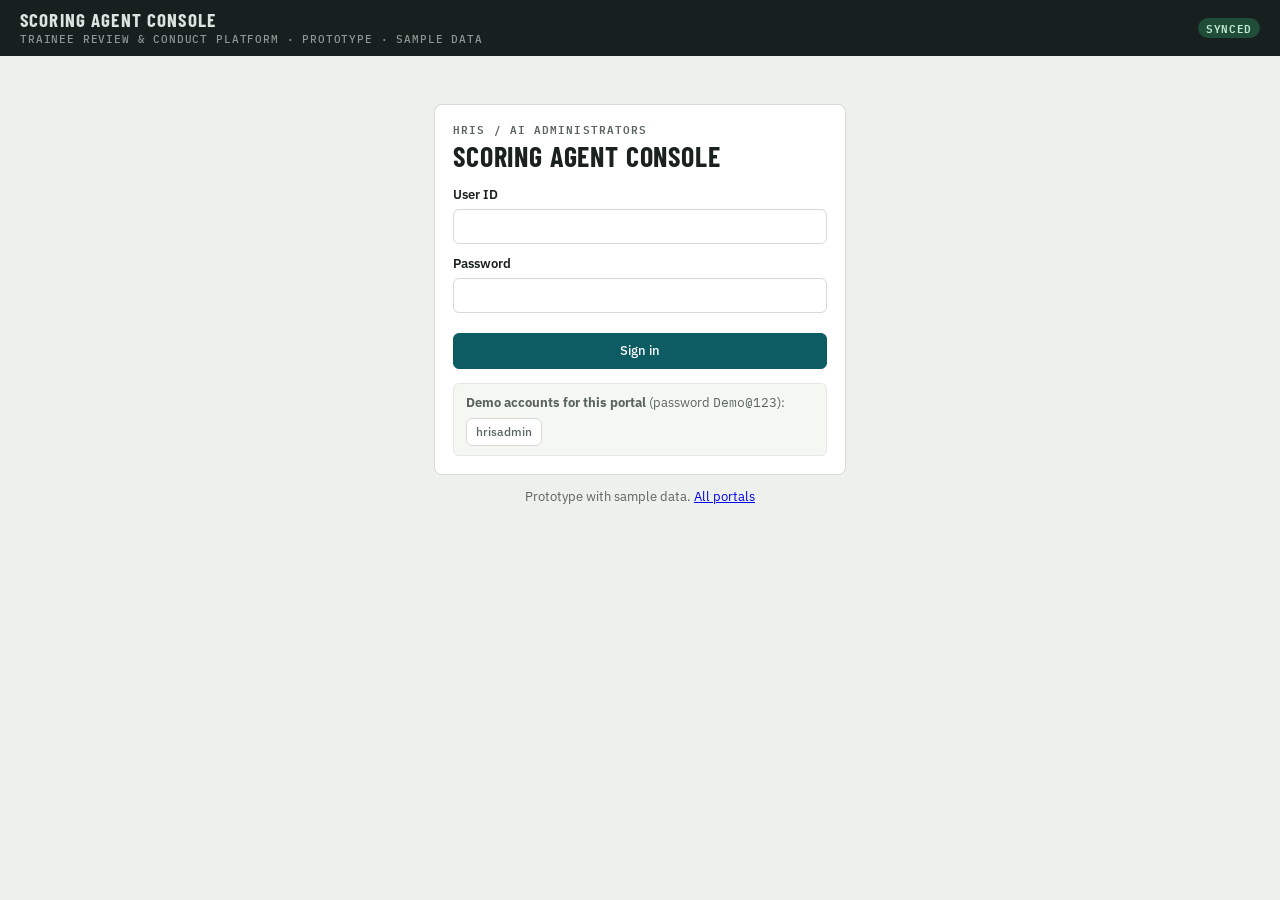
==== agent.html @ 5ae1bbcb "Trainee review & conduct platform prototype: stakeholder portals Co-Authored-By: Claude Opus 5.5 <no" ====
<!doctype html>
<html lang="en"><head><meta charset="utf-8"><meta name="viewport" content="width=device-width,initial-scale=1,viewport-fit=cover">
<title>Scoring Agent Console</title>
<link rel="preconnect" href="https://fonts.googleapis.com"><link rel="preconnect" href="https://fonts.gstatic.com" crossorigin>
<link rel="stylesheet" href="https://fonts.googleapis.com/css2?family=Barlow+Condensed:wght@500;600;700&family=IBM+Plex+Mono:wght@400;500&family=IBM+Plex+Sans:wght@400;500;600&display=swap">
<link rel="stylesheet" href="assets/core.css"></head>
<body data-portal="agent"><header class="top" id="top"></header><div id="app"></div><div id="drawer-root"></div><div id="toast-root"></div>
<script src="assets/core.js"></script><script src="assets/portal.js"></script></body></html>
---- assets/core.css ----
*,*::before,*::after{box-sizing:border-box}
body{margin:0}
img{max-width:100%}
[hidden]{display:none!important}
a.btn{text-decoration:none;color:inherit}
a.btn.pri{color:var(--accent-ink)}

/* Layout: one top bar switching between four "systems" (Flow map, Capture points, SF/EC stand-in, Agent).
   Each system has its own sub-navigation so it reads as a separate tool. Plant-signage type, steel neutrals, deep-teal accent.
   The SF/EC stand-in uses a cooler blue-grey chrome so it is visibly a different system. */
:root{
  --bg:#EDF0EC; --surface:#FFFFFF; --surface-2:#F5F7F3; --ink:#1A211F; --muted:#5A6560; --line:#D5DBD5; --line-2:#E4E8E3;
  --accent:#0D5C64; --accent-ink:#FFFFFF; --accent-soft:#DCEAE8;
  --good:#2C7A4B; --good-soft:#DDEFE3; --warn:#A86200; --warn-soft:#FAEACC; --bad:#B0281F; --bad-soft:#F6DDD9; --info:#2D5A86; --info-soft:#DDE7F2;
  --top:#17201E; --top-ink:#DCE4E0; --top-muted:#8B9893; --top-active:#2A3734;
  --sf:#22364A; --sf-ink:#E3EBF3; --sf-muted:#9DB0C2; --sf-active:#2F4860; --sf-bg:#EEF2F6;
  --f-display:'Barlow Condensed','Arial Narrow',Arial,sans-serif;
  --f-body:'IBM Plex Sans',system-ui,-apple-system,'Segoe UI',sans-serif;
  --f-mono:'IBM Plex Mono',ui-monospace,Menlo,Consolas,monospace;
  --r:8px;
}
@media (prefers-color-scheme: dark){:root:not([data-theme="light"]){
  --bg:#111614; --surface:#19201E; --surface-2:#1F2724; --ink:#E4EAE6; --muted:#98A49E; --line:#2D3733; --line-2:#252E2B;
  --accent:#55B5BA; --accent-ink:#06201F; --accent-soft:#163A3B;
  --good:#6BC48E; --good-soft:#183424; --warn:#E3A94B; --warn-soft:#3A2B11; --bad:#F08A7F; --bad-soft:#3E1C18; --info:#8DB5DE; --info-soft:#1A2B3C;
  --top:#0C110F; --top-ink:#DCE4E0; --top-muted:#7F8C87; --top-active:#22302C;
  --sf:#13202C; --sf-ink:#DCE6EF; --sf-muted:#8DA1B4; --sf-active:#203448; --sf-bg:#121A21; color-scheme:dark}}
:root[data-theme="dark"]{
  --bg:#111614; --surface:#19201E; --surface-2:#1F2724; --ink:#E4EAE6; --muted:#98A49E; --line:#2D3733; --line-2:#252E2B;
  --accent:#55B5BA; --accent-ink:#06201F; --accent-soft:#163A3B;
  --good:#6BC48E; --good-soft:#183424; --warn:#E3A94B; --warn-soft:#3A2B11; --bad:#F08A7F; --bad-soft:#3E1C18; --info:#8DB5DE; --info-soft:#1A2B3C;
  --top:#0C110F; --top-ink:#DCE4E0; --top-muted:#7F8C87; --top-active:#22302C;
  --sf:#13202C; --sf-ink:#DCE6EF; --sf-muted:#8DA1B4; --sf-active:#203448; --sf-bg:#121A21; color-scheme:dark}
html,body{height:100%}
body{background:var(--bg);color:var(--ink);font:14px/1.5 var(--f-body)}
*{box-sizing:border-box}
button,input,select,textarea{font:inherit;color:inherit}
:focus-visible{outline:2px solid var(--accent);outline-offset:2px}
/* top bar */
.top{background:var(--top);color:var(--top-ink);display:flex;align-items:center;gap:18px;padding-block:10px;padding-inline:20px;flex-wrap:wrap;position:sticky;top:env(safe-area-inset-top,0px);z-index:10}
.top .brand{font:700 19px/1 var(--f-display);letter-spacing:.06em;text-transform:uppercase}
.top .brand small{display:block;font:500 10.5px/1.2 var(--f-mono);letter-spacing:.08em;color:var(--top-muted);margin-top:4px}
.systabs{display:flex;gap:4px;flex-wrap:wrap}
.systabs button{all:unset;cursor:pointer;padding:8px 12px;border-radius:6px;font-size:13.5px;color:var(--top-ink);display:flex;gap:8px;align-items:center}
.systabs button:hover{background:var(--top-active)}
.systabs button[aria-current="page"]{background:var(--top-active);box-shadow:inset 0 -3px 0 var(--accent)}
.systabs button:focus-visible{outline:2px solid var(--accent)}
.systabs .k{font:600 10px/1 var(--f-mono);letter-spacing:.06em;color:var(--top-muted);border:1px solid #3b4945;border-radius:4px;padding:3px 5px}
.top .spacer{flex:1}
.top .clock{font:500 12px/1 var(--f-mono);color:var(--top-muted)}
.top .linkbtn{all:unset;cursor:pointer;font-size:12px;color:var(--top-muted);text-decoration:underline}
.simsel{background:var(--top-active);border:1px solid #3b4945;border-radius:6px;padding:6px 8px;color:var(--top-ink)}
.lastmove{font:500 11.5px/1.35 var(--f-mono);color:var(--top-muted);max-width:46ch;overflow:hidden;text-overflow:ellipsis;white-space:nowrap}
.lastmove b{color:var(--top-ink);font-weight:500}
.sync{font:600 10.5px/1 var(--f-mono);letter-spacing:.06em;padding:5px 8px;border-radius:999px;white-space:nowrap}
.sync.db{background:#1f4d37;color:#bfecd2} .sync.local{background:#4d3a12;color:#f3d79b} .sync.wait{background:#2f3c38;color:#c9d3cf}
.launch{display:grid;grid-template-columns:repeat(3,minmax(0,1fr));gap:12px}
.lcard{border:1px solid var(--line);border-radius:8px;padding:14px;background:var(--surface);display:flex;flex-direction:column;gap:8px}
.lcard .tg{font:600 10.5px/1 var(--f-mono);letter-spacing:.08em;color:var(--muted)}
.lcard b{font:700 18px/1.1 var(--f-display);letter-spacing:.03em;text-transform:uppercase}
.lcard .lnk{font:11.5px/1.3 var(--f-mono);color:var(--muted);word-break:break-all;background:var(--surface-2);border:1px solid var(--line-2);border-radius:5px;padding:5px 7px}
@media (max-width:1000px){.launch{grid-template-columns:repeat(2,minmax(0,1fr))}.lastmove{display:none}}
@media (max-width:620px){.launch{grid-template-columns:minmax(0,1fr)}}
.cnt{font:500 11px/1 var(--f-mono);background:#8f2a22;color:#fff;padding:3px 6px;border-radius:10px}
/* page shells */
.wrap{padding-block:22px 60px;padding-inline:24px;min-width:0}
.subnav{display:flex;gap:4px;border-bottom:1px solid var(--line);margin-bottom:18px;flex-wrap:wrap}
.subnav button{all:unset;cursor:pointer;padding:9px 12px;font-size:13.5px;color:var(--muted);border-bottom:2px solid transparent;margin-bottom:-1px;display:flex;gap:6px;align-items:center}
.subnav button[aria-current="page"]{color:var(--ink);border-bottom-color:var(--accent);font-weight:600}
.subnav button:focus-visible{outline:2px solid var(--accent)}
.head{display:flex;align-items:flex-end;justify-content:space-between;gap:16px;flex-wrap:wrap;margin-bottom:16px}
.head h1{margin:0;font:700 28px/1.05 var(--f-display);letter-spacing:.03em;text-transform:uppercase;text-wrap:balance}
.head p{margin:6px 0 0;color:var(--muted);max-width:80ch}
.eyebrow{font:600 11px/1 var(--f-mono);letter-spacing:.1em;text-transform:uppercase;color:var(--muted);margin-bottom:8px}
/* SF chrome */
.sf{display:grid;grid-template-columns:220px minmax(0,1fr);min-height:calc(100vh - 56px);background:var(--sf-bg)}
.sfnav{background:var(--sf);color:var(--sf-ink);padding-block:16px;padding-inline:12px;display:flex;flex-direction:column;gap:14px}
.sfnav .tag{font:600 10.5px/1.3 var(--f-mono);letter-spacing:.08em;text-transform:uppercase;color:var(--sf-muted);padding-inline:8px}
.sfnav .tag b{display:block;color:var(--sf-ink);font:700 17px/1.1 var(--f-display);letter-spacing:.05em;margin-bottom:4px}
.sfnav nav{display:flex;flex-direction:column;gap:2px}
.sfnav nav button{all:unset;cursor:pointer;padding:8px 10px;border-radius:6px;font-size:13.5px;display:flex;justify-content:space-between;gap:8px;align-items:center}
.sfnav nav button:hover{background:var(--sf-active)}
.sfnav nav button[aria-current="page"]{background:var(--sf-active);box-shadow:inset 3px 0 0 var(--accent)}
.sfnav nav button:focus-visible{outline:2px solid var(--accent)}
.sfnav label{font-size:11px;color:var(--sf-muted);letter-spacing:.06em;text-transform:uppercase;padding-inline:8px}
.sfnav select{margin-inline:8px;background:var(--sf-active);border:1px solid #415a72;border-radius:6px;padding:7px 8px;color:var(--sf-ink)}
.sfbody{padding-block:22px 60px;padding-inline:24px;min-width:0}
.sfbody .card{border-color:#D3DCE5}
/* generic */
.row{display:flex;gap:10px;flex-wrap:wrap;align-items:center}
.grid{display:grid;gap:16px}
.g2{grid-template-columns:minmax(0,1.55fr) minmax(0,1fr)}
.g2e{grid-template-columns:repeat(2,minmax(0,1fr))}
.g3{grid-template-columns:repeat(3,minmax(0,1fr))}
.card{background:var(--surface);border:1px solid var(--line);border-radius:var(--r);padding:18px;min-width:0}
.card h2{margin:0 0 12px;font:600 17px/1.2 var(--f-display);letter-spacing:.06em;text-transform:uppercase}
.card h3{margin:16px 0 8px;font-size:13px;font-weight:600}
.sub{color:var(--muted);font-size:12.5px}
.btn{display:inline-flex;align-items:center;gap:6px;border:1px solid var(--line);background:var(--surface);border-radius:6px;padding:7px 12px;cursor:pointer;font-weight:500;font-size:13px;white-space:nowrap}
.btn:hover{border-color:var(--accent)}
.btn.pri{background:var(--accent);border-color:var(--accent);color:var(--accent-ink)}
.btn.danger{color:var(--bad);border-color:var(--bad)}
.btn.sm{padding:4px 9px;font-size:12px}
.btn[disabled]{opacity:.45;cursor:not-allowed}
.chip{display:inline-flex;align-items:center;gap:5px;font-size:11.5px;font-weight:600;padding:3px 8px;border-radius:999px;background:var(--surface-2);color:var(--muted);border:1px solid var(--line-2);letter-spacing:.01em}
.chip.good{background:var(--good-soft);color:var(--good);border-color:transparent}
.chip.warn{background:var(--warn-soft);color:var(--warn);border-color:transparent}
.chip.bad{background:var(--bad-soft);color:var(--bad);border-color:transparent}
.chip.info{background:var(--info-soft);color:var(--info);border-color:transparent}
.chip.acc{background:var(--accent-soft);color:var(--accent);border-color:transparent}
.band{font:700 13px/1 var(--f-display);width:24px;height:24px;display:inline-grid;place-items:center;border-radius:5px}
.band.A{background:var(--good-soft);color:var(--good)} .band.B{background:var(--warn-soft);color:var(--warn)} .band.C{background:var(--bad-soft);color:var(--bad)} .band.X{background:var(--surface-2);color:var(--muted)}
.mono{font-family:var(--f-mono);font-size:12.5px}
.num{font-variant-numeric:tabular-nums}
.tw{overflow-x:auto;border:1px solid var(--line);border-radius:var(--r);background:var(--surface)}
table.t{width:100%;border-collapse:collapse;font-size:13px}
.t th{text-align:left;font-weight:600;font-size:11.5px;letter-spacing:.06em;text-transform:uppercase;color:var(--muted);padding:9px 11px;border-bottom:1px solid var(--line);background:var(--surface-2);white-space:nowrap}
.t td{padding:9px 11px;border-bottom:1px solid var(--line-2);vertical-align:top}
.t tr:last-child td{border-bottom:0}
.t tr.click{cursor:pointer}
.t tr.click:hover td{background:var(--surface-2)}
.t td.r,.t th.r{text-align:right}
.t td.mono{white-space:nowrap}
.t .chip{white-space:normal}
.name{font-weight:600}
.empty{padding:18px;text-align:center;color:var(--muted)}
.note{font-size:12.5px;color:var(--muted);background:var(--surface-2);border:1px solid var(--line-2);border-radius:6px;padding:9px 12px}
.err{color:var(--bad);font-size:12.5px}
.ok{color:var(--good);font-size:12.5px}
.kv{display:grid;grid-template-columns:auto minmax(0,1fr);gap:6px 14px;font-size:13px}
.kv dt{color:var(--muted)} .kv dd{margin:0;min-width:0}
.big{font:600 40px/1 var(--f-display);font-variant-numeric:tabular-nums}
.bar{height:8px;background:var(--line-2);border-radius:4px;overflow:hidden;display:flex}
.bar i{display:block;height:100%;background:var(--accent)}
.bucket{display:grid;grid-template-columns:140px 40px minmax(0,1fr) 46px;gap:10px;align-items:center;font-size:12.5px;margin-bottom:7px}
.flag{display:flex;gap:8px;font-size:12.5px;padding:7px 10px;border-radius:6px;background:var(--warn-soft);margin-bottom:6px}
.flag.bad{background:var(--bad-soft)} .flag.info{background:var(--info-soft)}
.flag b{white-space:nowrap}
mark{border-radius:3px;padding:0 2px;color:inherit}
mark.p{background:var(--good-soft)} mark.n{background:var(--warn-soft)} mark.r{background:var(--bad-soft)}
.quote{background:var(--surface-2);border:1px solid var(--line-2);border-radius:6px;padding:9px 12px;font-size:13px;margin-top:6px}
.strip{display:flex;gap:2px;flex-wrap:wrap}
.strip i{width:9px;height:16px;border-radius:2px;display:block}
.d-P{background:var(--good)} .d-L{background:var(--warn)} .d-A{background:var(--bad)} .d-W{background:var(--line)} .d-Q{background:repeating-linear-gradient(45deg,var(--line),var(--line) 2px,transparent 2px,transparent 4px);outline:1px dashed var(--muted)}
.legend{display:flex;gap:12px;font-size:11.5px;color:var(--muted);margin-top:6px;flex-wrap:wrap}
.sw{display:inline-block;width:10px;height:10px;border-radius:2px;margin-right:4px;vertical-align:-1px}
.fld{display:flex;flex-direction:column;gap:5px;font-size:13px;min-width:0}
.fld label{font-weight:600;font-size:12.5px}
.fld input,.fld select,.fld textarea{background:var(--surface);border:1px solid var(--line);border-radius:6px;padding:7px 10px}
.fld textarea{min-height:70px;resize:vertical}
.fgrid{display:grid;grid-template-columns:repeat(2,minmax(0,1fr));gap:12px}
.fgrid .full{grid-column:1/-1}
/* flow map */
.flow{display:grid;grid-template-columns:minmax(0,1fr) 34px minmax(0,1.1fr) 34px minmax(0,.9fr) 34px minmax(0,.9fr);align-items:stretch;gap:0}
.col{display:flex;flex-direction:column;gap:10px;min-width:0}
.col h3{margin:0 0 2px;font:600 13px/1 var(--f-display);letter-spacing:.12em;text-transform:uppercase;color:var(--muted)}
.arrowcol{display:flex;align-items:center;justify-content:center;color:var(--muted);font:700 22px/1 var(--f-display)}
.node{background:var(--surface);border:1px solid var(--line);border-radius:8px;padding:10px 12px;cursor:pointer;text-align:left;width:100%;display:block;transition:box-shadow .3s,border-color .3s}
.node:hover{border-color:var(--accent)}
.node b{display:block;font-size:13px}
.node span{display:block;font-size:12px;color:var(--muted)}
.node .feed{font:500 11px/1.3 var(--f-mono);color:var(--accent);margin-top:4px}
.node.hot{border-color:var(--accent);box-shadow:0 0 0 3px var(--accent-soft)}
.node.sfn{background:var(--sf-bg);border-color:#C9D5E1}
.sfbox{background:var(--sf);color:var(--sf-ink);border-radius:10px;padding:12px;display:flex;flex-direction:column;gap:8px}
.sfbox h3{color:var(--sf-muted)}
.sfbox .node{background:var(--sf-active);border-color:#3c5670;color:var(--sf-ink)}
.sfbox .node span{color:var(--sf-muted)}
.sfbox .node .feed{color:#9fd7da}
.tour{display:flex;flex-direction:column;gap:6px}
.tour .ts{display:grid;grid-template-columns:24px minmax(0,1fr) auto;gap:10px;align-items:center;padding:8px 10px;border:1px solid var(--line-2);border-radius:6px;background:var(--surface-2)}
.tour .ts.done{background:var(--good-soft);border-color:transparent}
.tour .ts .n{width:24px;height:24px;border-radius:50%;display:grid;place-items:center;font:600 12px/1 var(--f-display);border:2px solid var(--line);background:var(--surface)}
.tour .ts.done .n{background:var(--good);border-color:var(--good);color:#fff}
.tour .ts b{font-size:13px;display:block}
.tour .ts span{font-size:12px;color:var(--muted)}
.log .dir{font:600 10.5px/1 var(--f-mono);letter-spacing:.04em;padding:3px 6px;border-radius:4px;white-space:nowrap}
.dir.in{background:var(--info-soft);color:var(--info)} .dir.ag{background:var(--accent-soft);color:var(--accent)} .dir.out{background:var(--good-soft);color:var(--good)} .dir.sys{background:var(--surface-2);color:var(--muted)} .dir.wf{background:var(--warn-soft);color:var(--warn)}
/* capture devices */
.terminal{background:#0f1513;color:#cfe3d9;border-radius:10px;padding:16px;font:12.5px/1.6 var(--f-mono);border:1px solid #26312d}
.terminal .hd{display:flex;justify-content:space-between;color:#7fa396;margin-bottom:10px;flex-wrap:wrap;gap:8px}
.terminal table{width:100%;border-collapse:collapse}
.terminal td,.terminal th{padding:4px 8px;text-align:left;border-bottom:1px solid #1f2a26;white-space:nowrap}
.terminal th{color:#7fa396;font-weight:500}
.terminal .A{color:#ff9b8f} .terminal .L{color:#f1c36b} .terminal .P{color:#8fe0b0}
.tablet{max-width:520px;margin-inline:auto;background:#1d2422;border-radius:28px;padding:16px;box-shadow:0 10px 30px rgba(0,0,0,.18)}
.tablet .screen{background:var(--surface);border-radius:16px;padding:18px;display:flex;flex-direction:column;gap:12px}
.tablet .bar2{display:flex;justify-content:space-between;font:500 11px/1 var(--f-mono);color:var(--muted)}
.sheet input{width:100%;min-width:56px;border:1px solid transparent;background:transparent;padding:4px 6px;border-radius:4px;font:12.5px var(--f-mono);text-align:right}
.sheet input:focus{border-color:var(--accent);background:var(--surface)}
.sheet td{padding:4px 6px}
.sheet tr.bad td{background:var(--bad-soft)}
.sheet td.badc{outline:2px solid var(--bad);outline-offset:-2px}
.file{display:flex;gap:12px;align-items:center;padding:12px;border:1px dashed var(--line);border-radius:8px;background:var(--surface-2)}
.file .ic{font:700 12px/1 var(--f-mono);background:var(--accent-soft);color:var(--accent);padding:10px 8px;border-radius:6px}
/* pipeline */
.pipe{display:flex;flex-direction:column;gap:8px}
.ps{border:1px solid var(--line);border-radius:8px;background:var(--surface);overflow:hidden}
.ps .ph{display:grid;grid-template-columns:30px minmax(0,1fr) auto;gap:10px;align-items:center;padding:10px 12px}
.ps .n{width:28px;height:28px;border-radius:50%;display:grid;place-items:center;font:600 13px/1 var(--f-display);border:2px solid var(--line);color:var(--muted)}
.ps.done .n{background:var(--good);border-color:var(--good);color:#fff}
.ps.cur{border-color:var(--accent);box-shadow:0 0 0 3px var(--accent-soft)}
.ps.cur .n{border-color:var(--accent);color:var(--accent)}
.ps .pb{padding:0 12px 12px 52px;font-size:12.5px}
.ps .ph b{font-size:13.5px}
.ps .ph .sub{display:block}
pre.json{margin:0;max-height:260px;overflow:auto;background:var(--surface-2);border:1px solid var(--line-2);border-radius:6px;padding:10px;font:11.5px/1.5 var(--f-mono);white-space:pre}
/* team rater */
.rater td{vertical-align:middle}
.tri{display:inline-flex;border:1px solid var(--line);border-radius:5px;overflow:hidden}
.tri button{all:unset;cursor:pointer;width:22px;height:24px;display:grid;place-items:center;font:600 12px/1 var(--f-display);border-right:1px solid var(--line);background:var(--surface)}
.tri button:last-child{border-right:0}
.tri button[aria-pressed="true"]{background:var(--accent);color:var(--accent-ink)}
.tri button:focus-visible{outline:2px solid var(--accent);outline-offset:-2px}
.na{color:var(--muted);font-size:11px}
.seg{display:grid;grid-template-columns:repeat(3,minmax(0,1fr));gap:6px}
.seg button{all:unset;cursor:pointer;border:1px solid var(--line);border-radius:6px;padding:7px 9px;font-size:12px;line-height:1.35;background:var(--surface);display:flex;gap:8px}
.seg button b{font:700 15px/1 var(--f-display)}
.seg button[aria-pressed="true"]{background:var(--accent);border-color:var(--accent);color:var(--accent-ink)}
.seg button:focus-visible{outline:2px solid var(--accent)}
.af td{vertical-align:middle}
.af .bh td{background:var(--surface-2);font:600 12px/1.2 var(--f-display);letter-spacing:.1em;text-transform:uppercase;color:var(--muted);padding-block:8px}
.af .st td{background:var(--surface-2);font-size:12px;color:var(--muted)}
.af .an{font-weight:600;font-size:13px}
.af .aw{font-size:11.5px;color:var(--muted)}
.af td.o{width:23%;padding:6px}
.opt{all:unset;box-sizing:border-box;display:block;width:100%;min-height:52px;padding:7px 9px;border:1px solid var(--line);border-radius:6px;font-size:12px;line-height:1.35;background:var(--surface)}
button.opt{cursor:pointer}
button.opt:hover{border-color:var(--accent)}
button.opt:focus-visible{outline:2px solid var(--accent)}
.opt[aria-pressed="true"]{background:var(--accent);border-color:var(--accent);color:var(--accent-ink)}
.opt.lock{background:var(--surface-2);color:var(--muted);border-style:dashed}
.opt.lock.sel{background:var(--accent-soft);color:var(--ink);border:1px solid var(--accent)}
.af tr.rec td:first-child{box-shadow:inset 3px 0 0 var(--info)}
.af tr.mg td:first-child{box-shadow:inset 3px 0 0 var(--accent)}
.af .pts{font:600 18px/1 var(--f-display);text-align:center;width:52px}
.src{display:inline-block;margin-top:3px;font:500 10.5px/1.3 var(--f-mono);color:var(--info)}
.mdays{display:grid;grid-template-columns:repeat(6,minmax(0,1fr));gap:8px}
.mdays div{background:var(--surface-2);border:1px solid var(--line-2);border-radius:6px;padding:8px 10px}
.mdays b{display:block;font:600 20px/1.1 var(--f-display);font-variant-numeric:tabular-nums}
.mdays span{font-size:11.5px;color:var(--muted)}
.sign{display:grid;grid-template-columns:repeat(3,minmax(0,1fr));gap:10px}
.sign div{border:1px solid var(--line);border-radius:6px;padding:10px;min-height:76px}
.sign h4{margin:0 0 6px;font-size:11.5px;letter-spacing:.08em;text-transform:uppercase;color:var(--muted)}
.rate{display:grid;grid-template-columns:minmax(0,210px) minmax(0,1fr);gap:14px;padding:11px 0;border-bottom:1px solid var(--line-2)}
.rate:last-child{border-bottom:0}
.rate .an{font-weight:600;font-size:13.5px}
.rate .aw{font-size:12px;color:var(--muted)}
.tag{font-size:11px;font-weight:600;color:var(--warn)}
.route{display:flex;gap:6px;align-items:center;flex-wrap:wrap;font-size:12px}
.route span{padding:4px 9px;border-radius:999px;background:var(--surface-2);border:1px solid var(--line-2)}
.route span.on{background:var(--accent);color:var(--accent-ink);border-color:var(--accent)}
.route span.done{background:var(--good-soft);color:var(--good);border-color:transparent}
.steps .step{display:grid;grid-template-columns:28px minmax(0,1fr);gap:12px;padding-bottom:14px;position:relative}
.steps .step:not(:last-child)::before{content:"";position:absolute;left:13px;top:28px;bottom:0;width:2px;background:var(--line)}
.steps .dot{width:28px;height:28px;border-radius:50%;display:grid;place-items:center;font:600 13px/1 var(--f-display);border:2px solid var(--line);background:var(--surface);color:var(--muted);position:relative;z-index:1}
.steps .done .dot{background:var(--good);border-color:var(--good);color:#fff}
.steps .cur .dot{border-color:var(--accent);color:var(--accent)}
.steps h4{margin:3px 0 2px;font-size:13.5px}
.steps .meta{font-size:12px;color:var(--muted)}
.letter{white-space:pre-wrap;font:12px/1.55 var(--f-mono);background:var(--surface-2);border:1px dashed var(--line);border-radius:6px;padding:12px}
.todo{display:flex;flex-direction:column;gap:8px}
.todo .it{display:flex;justify-content:space-between;gap:12px;align-items:center;padding:10px 12px;border:1px solid var(--line-2);border-left:4px solid var(--info);border-radius:6px;background:var(--surface-2);cursor:pointer}
.todo .it.bad{border-left-color:var(--bad)} .todo .it.warn{border-left-color:var(--warn)} .todo .it.good{border-left-color:var(--good)}
.todo .it:hover{border-color:var(--accent)}
.todo .it b{display:block;font-size:13px} .todo .it span{font-size:12px;color:var(--muted)}
.decision{display:grid;grid-template-columns:repeat(4,minmax(0,1fr));gap:10px}
.dstep{border:1px solid var(--line);border-radius:6px;padding:11px;background:var(--surface-2);display:flex;flex-direction:column;gap:7px;min-width:0}
.dstep.done{border-color:var(--good)}
.dstep h4{margin:0;font-size:11.5px;letter-spacing:.08em;text-transform:uppercase;color:var(--muted)}
.drawer-bg{position:fixed;inset:0;background:rgba(10,16,14,.42);z-index:20}
.drawer{position:fixed;top:0;right:0;bottom:0;width:min(560px,100%);background:var(--bg);z-index:21;display:flex;flex-direction:column}
.drawer .dh{display:flex;justify-content:space-between;align-items:center;padding:14px 18px;border-bottom:1px solid var(--line);background:var(--surface)}
.drawer .dh h2{margin:0;font:700 19px/1 var(--f-display);letter-spacing:.04em;text-transform:uppercase}
.drawer .db{padding:16px 18px;overflow:auto;flex:1;display:flex;flex-direction:column;gap:12px}
.drawer .df{padding:12px 18px;border-top:1px solid var(--line);background:var(--surface);display:flex;gap:10px;justify-content:flex-end}
.toast{position:fixed;bottom:20px;left:50%;transform:translateX(-50%);background:var(--ink);color:var(--bg);padding:10px 16px;border-radius:6px;font-size:13px;z-index:40;max-width:calc(100% - 32px)}
details summary{cursor:pointer;font-weight:600;font-size:13px;margin-top:10px}
@media (max-width:1200px){.flow{grid-template-columns:minmax(0,1fr) 28px minmax(0,1fr)}.flow .a2,.flow .a3{display:none}.flow .c3,.flow .c4{margin-top:12px}.decision{grid-template-columns:repeat(2,minmax(0,1fr))}}
@media (max-width:980px){.g2,.g2e,.g3{grid-template-columns:minmax(0,1fr)}.sf{grid-template-columns:minmax(0,1fr)}.sfnav nav{flex-direction:row;overflow-x:auto}.sfnav nav button{white-space:nowrap}}
@media (max-width:900px){.mdays{grid-template-columns:repeat(3,minmax(0,1fr))}.sign{grid-template-columns:minmax(0,1fr)}}
@media (max-width:700px){.flow{grid-template-columns:minmax(0,1fr)}.arrowcol{display:none}.wrap,.sfbody{padding-inline:16px}.top{padding-inline:16px}.fgrid,.decision{grid-template-columns:minmax(0,1fr)}.rate{grid-template-columns:minmax(0,1fr)}.seg{grid-template-columns:minmax(0,1fr)}}
@media (prefers-reduced-motion:reduce){*{transition:none!important;animation:none!important}}
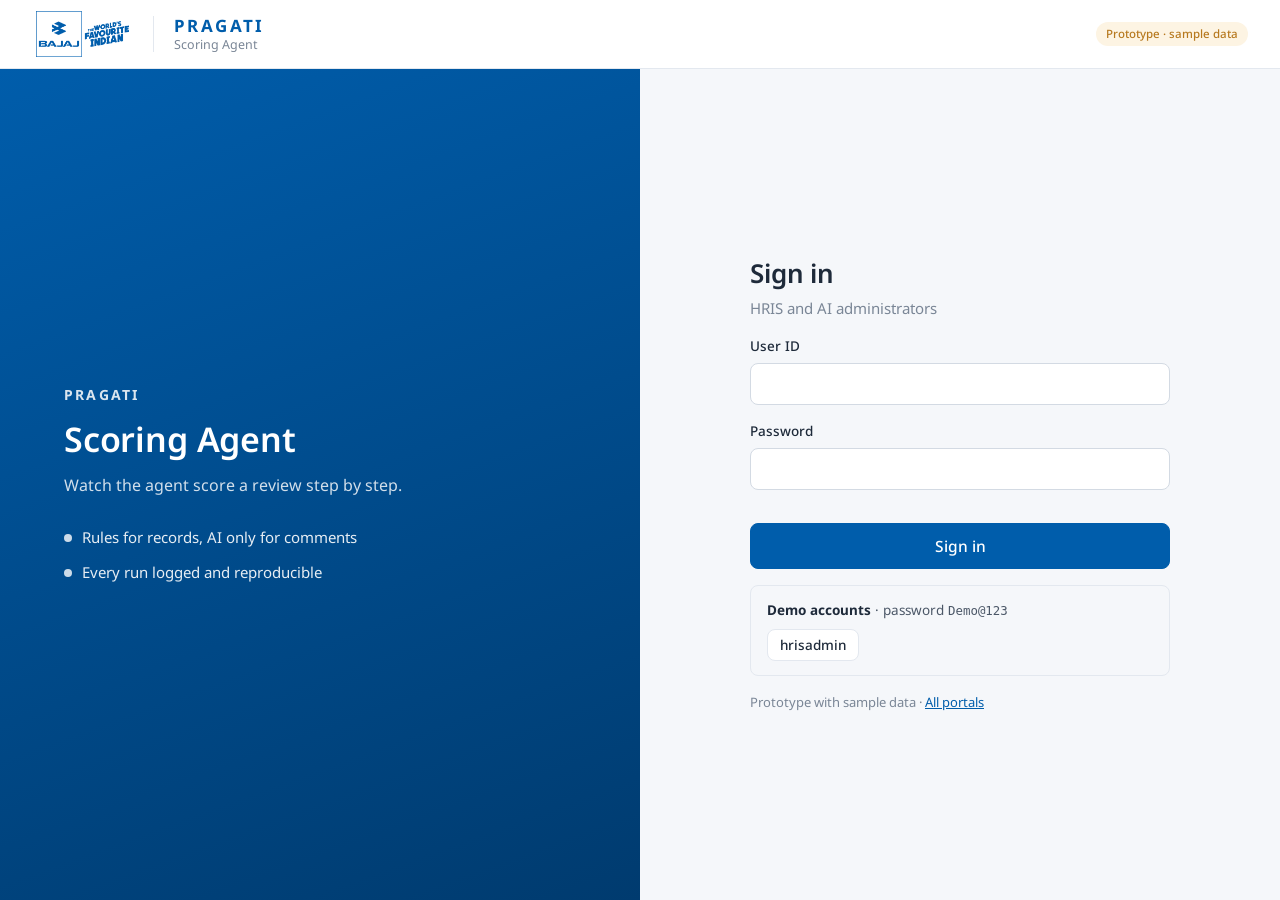
==== commit da9bd264: "PRAGATI: light Bajaj theme, 11 PQCDSM parameters on a Likert scale, HoD summary, plant head view, HR" ====
--- a/agent.html
+++ b/agent.html
@@ -1,8 +1,24 @@
 <!doctype html>
-<html lang="en"><head><meta charset="utf-8"><meta name="viewport" content="width=device-width,initial-scale=1,viewport-fit=cover">
-<title>Scoring Agent Console</title>
-<link rel="preconnect" href="https://fonts.googleapis.com"><link rel="preconnect" href="https://fonts.gstatic.com" crossorigin>
-<link rel="stylesheet" href="https://fonts.googleapis.com/css2?family=Barlow+Condensed:wght@500;600;700&family=IBM+Plex+Mono:wght@400;500&family=IBM+Plex+Sans:wght@400;500;600&display=swap">
-<link rel="stylesheet" href="assets/core.css"></head>
-<body data-portal="agent"><header class="top" id="top"></header><div id="app"></div><div id="drawer-root"></div><div id="toast-root"></div>
-<script src="assets/core.js"></script><script src="assets/portal.js"></script></body></html>
+<html lang="en">
+<head>
+<meta charset="utf-8">
+<meta name="viewport" content="width=device-width,initial-scale=1">
+<title>PRAGATI</title>
+<meta name="description" content="PRAGATI: Performance & Records of Apprentices. Prototype with sample data.">
+<meta name="robots" content="noindex">
+<link rel="icon" type="image/png" href="assets/favicon.png">
+<link rel="preconnect" href="https://fonts.googleapis.com">
+<link rel="preconnect" href="https://fonts.gstatic.com" crossorigin>
+<link href="https://fonts.googleapis.com/css2?family=Noto+Sans:wght@400;500;600;700&display=swap" rel="stylesheet">
+<link rel="stylesheet" href="assets/pragati.css">
+</head>
+<body data-portal="agent">
+<header class="hdr" id="top"></header>
+<div id="app"></div>
+<div id="drawer-root"></div>
+<div id="toast-root" aria-live="polite"></div>
+<script src="assets/data.js"></script>
+<script src="assets/views.js"></script>
+<script src="assets/app.js"></script>
+</body>
+</html>
--- a/assets/pragati.css
+++ b/assets/pragati.css
@@ -0,0 +1,441 @@
+/* PRAGATI · light corporate theme in Bajaj blue */
+:root{
+ --brand:#005DAB; --brand-600:#004A8A; --brand-700:#003B6F; --brand-50:#EEF5FC; --brand-100:#DCEBF8;
+ --bg:#F5F7FA; --surface:#FFFFFF; --line:#E3E8EF; --line-2:#EEF1F5;
+ --ink:#1E2A3A; --text:#4B5767; --muted:#7A8696; --faint:#A3ADBA;
+ --good:#1E8E5A; --good-50:#E8F5EE; --warn:#B7791F; --warn-50:#FDF4E3; --bad:#C2413B; --bad-50:#FBECEB; --info:#2B6CB0; --info-50:#EBF3FB;
+ --gold:#B8860B; --silver:#7D8A99; --bronze:#A0632B;
+ --r:12px; --r-sm:8px; --sh:0 1px 2px rgba(16,24,40,.04), 0 1px 3px rgba(16,24,40,.06);
+ --sh-lg:0 12px 32px rgba(16,24,40,.12);
+ --f:'Noto Sans', 'Segoe UI', system-ui, -apple-system, sans-serif;
+ --mono:'Noto Sans Mono', ui-monospace, SFMono-Regular, Menlo, monospace;
+}
+*{box-sizing:border-box}
+html{-webkit-text-size-adjust:100%}
+body{margin:0;background:var(--bg);color:var(--text);font:400 15px/1.55 var(--f);-webkit-font-smoothing:antialiased}
+a{color:var(--brand)}
+h1,h2,h3,h4{color:var(--ink);margin:0;font-weight:600;letter-spacing:-.005em}
+h1{font-size:26px;line-height:1.25}
+h2{font-size:18px;line-height:1.35}
+h3{font-size:15.5px}
+p{margin:0}
+button,input,select,textarea{font:inherit;color:inherit}
+:focus-visible{outline:2px solid var(--brand);outline-offset:2px;border-radius:4px}
+.sr{position:absolute;width:1px;height:1px;overflow:hidden;clip:rect(0 0 0 0)}
+.mono{font-family:var(--mono);font-size:.92em}
+.muted{color:var(--muted)} .ink{color:var(--ink)} .sm{font-size:13px}
+.good{color:var(--good)} .bad{color:var(--bad)} .warn{color:var(--warn)}
+
+/* ---------- header ---------- */
+.hdr{position:sticky;top:0;z-index:30;background:var(--surface);border-bottom:1px solid var(--line)}
+.hdr-in{max-width:1440px;margin:0 auto;display:flex;align-items:center;gap:20px;padding:0 32px;height:68px}
+.logo{display:flex;align-items:center;flex:none;padding:6px 4px;border-radius:6px}
+.logo img{height:46px;width:auto;display:block}
+.appid{display:flex;flex-direction:column;justify-content:center;padding-left:20px;border-left:1px solid var(--line);flex:none;line-height:1.15}
+.appid b{color:var(--brand);font-size:17px;letter-spacing:.14em;font-weight:700}
+.appid span{color:var(--muted);font-size:12.5px;margin-top:2px}
+.tabs{display:flex;gap:2px;flex:1;min-width:0;overflow-x:auto;scrollbar-width:none;height:100%;align-items:stretch;margin-left:12px}
+.tabs::-webkit-scrollbar{display:none}
+.tabs a{display:flex;align-items:center;gap:7px;padding:0 13px;color:var(--text);text-decoration:none;font-weight:500;font-size:14.5px;white-space:nowrap;border-bottom:2.5px solid transparent;margin-bottom:-1px}
+.tabs a:hover{color:var(--ink);background:var(--bg)}
+.tabs a[aria-current=page]{color:var(--brand);border-bottom-color:var(--brand)}
+.tabs .cnt{background:var(--brand);color:#fff;border-radius:10px;font-size:11.5px;font-weight:600;padding:0 7px;line-height:18px}
+.hdr-r{display:flex;align-items:center;gap:14px;flex:none}
+.user{display:flex;align-items:center;gap:10px}
+.avatar{width:34px;height:34px;border-radius:50%;background:var(--brand-50);color:var(--brand);display:grid;place-items:center;font-weight:600;font-size:13px;flex:none}
+.user .nm{line-height:1.2}.user .nm b{display:block;color:var(--ink);font-weight:600;font-size:14px}.user .nm span{font-size:12px;color:var(--muted)}
+.proto{font-size:11.5px;color:var(--warn);background:var(--warn-50);border-radius:20px;padding:3px 10px;font-weight:500;white-space:nowrap}
+.linkbtn{background:none;border:0;color:var(--brand);cursor:pointer;padding:6px 4px;font-weight:500;font-size:14px}
+.linkbtn:hover{text-decoration:underline}
+
+/* ---------- layout ---------- */
+.page{max-width:1440px;margin:0 auto;padding:32px 32px 72px}
+.ph{display:flex;align-items:flex-end;justify-content:space-between;gap:24px;margin-bottom:24px;flex-wrap:wrap}
+.ph p{color:var(--muted);margin-top:6px;max-width:780px}
+.crumb{font-size:13px;color:var(--muted);margin-bottom:8px;display:flex;gap:6px;align-items:center}
+.crumb a{color:var(--muted);text-decoration:none}.crumb a:hover{color:var(--brand)}
+.grid{display:grid;gap:20px}
+.g2{grid-template-columns:repeat(2,minmax(0,1fr))}
+.g3{grid-template-columns:repeat(3,minmax(0,1fr))}
+.g4{grid-template-columns:repeat(4,minmax(0,1fr))}
+.g5{grid-template-columns:repeat(5,minmax(0,1fr))}
+.g21{grid-template-columns:minmax(0,2fr) minmax(0,1fr)}
+.g12{grid-template-columns:minmax(0,1fr) minmax(0,2fr)}
+.stack{display:flex;flex-direction:column;gap:20px}
+.row{display:flex;gap:10px;align-items:center;flex-wrap:wrap}
+.between{display:flex;justify-content:space-between;align-items:center;gap:12px;flex-wrap:wrap}
+.sp{flex:1}
+.mt8{margin-top:8px}.mt12{margin-top:12px}.mt16{margin-top:16px}.mt24{margin-top:24px}
+@media (max-width:1100px){.g4,.g5{grid-template-columns:repeat(2,minmax(0,1fr))}.g21,.g12,.g3{grid-template-columns:minmax(0,1fr)}}
+@media (max-width:760px){.g2,.g4,.g5{grid-template-columns:minmax(0,1fr)}.page{padding:20px 16px 56px}.hdr-in{padding:0 16px;gap:12px}.appid{display:none}.user .nm,.proto{display:none}}
+
+/* ---------- cards ---------- */
+.card{background:var(--surface);border:1px solid var(--line);border-radius:var(--r);padding:24px;box-shadow:var(--sh);min-width:0}
+.card.flush{padding:0}
+.card > h2{margin-bottom:4px}
+.card .sub{color:var(--muted);font-size:14px}
+.card-h{display:flex;justify-content:space-between;align-items:flex-start;gap:12px;margin-bottom:16px}
+.card-h .sub{margin-top:2px}
+.section-t{font-size:12px;font-weight:600;letter-spacing:.08em;text-transform:uppercase;color:var(--muted);margin:0 0 10px}
+
+.kpi{background:var(--surface);border:1px solid var(--line);border-radius:var(--r);padding:20px 22px;box-shadow:var(--sh)}
+.kpi .l{color:var(--muted);font-size:13.5px}
+.kpi .v{color:var(--ink);font-size:30px;font-weight:600;line-height:1.2;margin-top:6px;letter-spacing:-.01em}
+.kpi .v small{font-size:15px;color:var(--muted);font-weight:500;margin-left:4px}
+.kpi .s{font-size:13px;color:var(--muted);margin-top:4px}
+.kpi.accent{border-top:3px solid var(--brand)}
+button.kpi{cursor:pointer;text-align:left;width:100%;font:inherit}
+button.kpi:hover{border-color:var(--brand-100)}
+
+/* ---------- buttons & inputs ---------- */
+.btn{display:inline-flex;align-items:center;justify-content:center;gap:8px;height:40px;padding:0 18px;border-radius:var(--r-sm);border:1px solid var(--line);background:var(--surface);color:var(--ink);font-weight:500;font-size:14.5px;cursor:pointer;text-decoration:none;white-space:nowrap;transition:background .12s,border-color .12s}
+.btn:hover{background:var(--bg);border-color:#D3DAE3}
+.btn.pri{background:var(--brand);border-color:var(--brand);color:#fff}
+.btn.pri:hover{background:var(--brand-600)}
+.btn.ghost{border-color:transparent;background:transparent;color:var(--brand)}
+.btn.ghost:hover{background:var(--brand-50)}
+.btn.danger{color:var(--bad);border-color:#F0C9C6}
+.btn.good{background:var(--good);border-color:var(--good);color:#fff}
+.btn.sm{height:32px;padding:0 12px;font-size:13.5px}
+.btn.lg{height:46px;padding:0 24px;font-size:15.5px}
+.btn:disabled{opacity:.5;cursor:not-allowed}
+.fld{display:flex;flex-direction:column;gap:6px;min-width:0}
+.fld label,.lbl{font-size:13.5px;color:var(--ink);font-weight:500}
+.fld .hint{font-size:12.5px;color:var(--muted)}
+input[type=text],input[type=password],input[type=number],input[type=date],input[type=time],input:not([type]),select,textarea{height:42px;border:1px solid #D3DAE3;border-radius:var(--r-sm);padding:0 12px;background:#fff;color:var(--ink);width:100%;min-width:0}
+textarea{height:auto;min-height:96px;padding:10px 12px;resize:vertical;line-height:1.5}
+input:focus,select:focus,textarea:focus{outline:none;border-color:var(--brand);box-shadow:0 0 0 3px var(--brand-100)}
+input:disabled{background:var(--bg);color:var(--muted)}
+.fgrid{display:grid;grid-template-columns:repeat(2,minmax(0,1fr));gap:16px}
+.fgrid.c3{grid-template-columns:repeat(3,minmax(0,1fr))}
+@media (max-width:760px){.fgrid,.fgrid.c3{grid-template-columns:minmax(0,1fr)}}
+.err{color:var(--bad);font-size:13.5px;min-height:1px}
+.check{display:flex;gap:10px;align-items:flex-start;cursor:pointer;font-size:14.5px}
+.check input{width:18px;height:18px;margin-top:2px;accent-color:var(--brand);flex:none}
+.seg{display:inline-flex;border:1px solid var(--line);border-radius:var(--r-sm);overflow:hidden;background:#fff}
+.seg button{border:0;background:none;padding:0 14px;height:36px;cursor:pointer;font-weight:500;font-size:13.5px;color:var(--text);border-right:1px solid var(--line)}
+.seg button:last-child{border-right:0}
+.seg button[aria-pressed=true]{background:var(--brand-50);color:var(--brand)}
+.toolbar{display:flex;gap:12px;align-items:flex-end;flex-wrap:wrap;margin-bottom:16px}
+.toolbar .fld{width:auto;min-width:170px}
+.toolbar select,.toolbar input{height:38px}
+.search{position:relative}
+.search input{padding-left:36px}
+.search svg{position:absolute;left:11px;top:50%;transform:translateY(-50%);color:var(--muted)}
+
+/* ---------- chips & badges ---------- */
+.chip{display:inline-flex;align-items:center;gap:6px;height:26px;padding:0 10px;border-radius:13px;font-size:12.5px;font-weight:500;background:var(--line-2);color:var(--text);white-space:nowrap}
+.chip.good{background:var(--good-50);color:var(--good)}
+.chip.warn{background:var(--warn-50);color:var(--warn)}
+.chip.bad{background:var(--bad-50);color:var(--bad)}
+.chip.info{background:var(--info-50);color:var(--info)}
+.chip.brand{background:var(--brand-50);color:var(--brand)}
+.chip .dot{width:7px;height:7px;border-radius:50%;background:currentColor}
+.band{display:inline-grid;place-items:center;width:30px;height:30px;border-radius:8px;font-weight:700;font-size:14px}
+.band.A{background:var(--good-50);color:var(--good)}
+.band.B{background:var(--warn-50);color:var(--warn)}
+.band.C{background:var(--bad-50);color:var(--bad)}
+.band.X{background:var(--line-2);color:var(--muted)}
+.band.lg{width:52px;height:52px;font-size:24px;border-radius:12px}
+.src{display:inline-flex;align-items:center;gap:5px;font-size:12px;color:var(--muted);background:var(--bg);border:1px solid var(--line);border-radius:6px;padding:1px 8px;white-space:nowrap}
+.src i{width:6px;height:6px;border-radius:50%;background:var(--brand);display:inline-block}
+.src.sf i{background:#0A6ED1}.src.time i{background:#6B46C1}.src.tl i{background:#D97706}.src.coord i{background:#0F766E}.src.kz i{background:#B45309}.src.tab i{background:#BE185D}.src.app i{background:var(--brand)}.src.ag i{background:#4338CA}
+.grade{font-size:12px;font-weight:600;padding:2px 8px;border-radius:5px}
+.grade.Gold{background:#FBF3DC;color:var(--gold)}.grade.Silver{background:#EEF1F4;color:var(--silver)}.grade.Bronze{background:#F7ECE2;color:var(--bronze)}
+.pq{display:inline-grid;place-items:center;width:26px;height:26px;border-radius:7px;background:var(--brand-50);color:var(--brand);font-weight:700;font-size:13px;flex:none}
+.pq.lg{width:34px;height:34px;font-size:15px;border-radius:9px}
+
+/* ---------- tables ---------- */
+.tw{overflow-x:auto;border:1px solid var(--line);border-radius:var(--r);background:var(--surface);box-shadow:var(--sh)}
+.card .tw{box-shadow:none}
+table.t{width:100%;border-collapse:collapse;font-size:14px}
+.t th{text-align:left;font-weight:600;color:var(--muted);font-size:12.5px;letter-spacing:.02em;padding:12px 16px;background:#FAFBFC;border-bottom:1px solid var(--line);white-space:nowrap}
+.t td{padding:13px 16px;border-bottom:1px solid var(--line-2);vertical-align:middle}
+.t tr:last-child td{border-bottom:0}
+.t tbody tr.click{cursor:pointer}
+.t tbody tr.click:hover td{background:#F8FAFD}
+.t .r{text-align:right}
+.t .nm{color:var(--ink);font-weight:500}
+.t .nm small{display:block;color:var(--muted);font-weight:400;font-size:12.5px}
+.t tr.grp td{background:var(--bg);font-weight:600;color:var(--ink);font-size:13px;padding:9px 16px}
+.t td.empty{text-align:center;color:var(--muted);padding:36px}
+.t tr.bad td{background:var(--bad-50)}
+.t input{height:34px}
+
+/* ---------- people ---------- */
+.pcard{display:flex;gap:14px;align-items:center;padding:16px 18px;border:1px solid var(--line);border-radius:var(--r);background:#fff;cursor:pointer;text-align:left;width:100%}
+.pcard:hover{border-color:var(--brand-100);box-shadow:var(--sh)}
+.pcard .avatar{width:44px;height:44px;font-size:15px}
+.pcard b{color:var(--ink);display:block;font-weight:600}
+.pcard .meta{font-size:13px;color:var(--muted)}
+.hero{display:flex;gap:20px;align-items:center;flex-wrap:wrap}
+.hero .avatar{width:64px;height:64px;font-size:22px}
+.hero h1{font-size:26px}
+.hero .meta{color:var(--muted);margin-top:4px;display:flex;gap:14px;flex-wrap:wrap;font-size:14px}
+.idrow{display:flex;gap:8px;flex-wrap:wrap;margin-top:10px}
+
+/* ---------- inner tabs ---------- */
+.itabs{display:flex;gap:4px;border-bottom:1px solid var(--line);margin:24px 0 24px;overflow-x:auto}
+.itabs a{padding:10px 16px;text-decoration:none;color:var(--text);font-weight:500;border-bottom:2.5px solid transparent;margin-bottom:-1px;white-space:nowrap}
+.itabs a:hover{color:var(--ink)}
+.itabs a[aria-current=page]{color:var(--brand);border-bottom-color:var(--brand)}
+
+/* ---------- bars ---------- */
+.bar{height:8px;background:var(--line-2);border-radius:4px;overflow:hidden;position:relative}
+.bar > i{display:block;height:100%;background:var(--brand);border-radius:4px}
+.bar.good > i{background:var(--good)} .bar.warn > i{background:var(--warn)} .bar.bad > i{background:var(--bad)}
+.pbars{display:flex;flex-direction:column;gap:14px}
+.pbar{display:grid;grid-template-columns:30px minmax(0,1.3fr) minmax(0,2fr) 48px;gap:14px;align-items:center}
+.pbar .n{color:var(--ink);font-weight:500;font-size:14px;line-height:1.3}
+.pbar .n small{display:block;color:var(--muted);font-weight:400;font-size:12.5px}
+.pbar .v{text-align:right;font-weight:600;color:var(--ink);font-variant-numeric:tabular-nums}
+.pbar .bar{height:10px}
+.pbar .ticks{display:flex;gap:10px;margin-top:5px;font-size:12px;color:var(--muted);flex-wrap:wrap}
+.stackbar{display:flex;height:12px;border-radius:6px;overflow:hidden;background:var(--line-2)}
+.stackbar i{display:block;height:100%}
+.stackbar .A{background:#43A877}.stackbar .B{background:#E3B341}.stackbar .C{background:#D9645E}.stackbar .N{background:#D3DAE3}
+.legend{display:flex;gap:16px;flex-wrap:wrap;font-size:13px;color:var(--muted)}
+.legend span{display:inline-flex;align-items:center;gap:6px}
+.legend i{width:10px;height:10px;border-radius:3px;display:inline-block}
+
+/* spark */
+.spark{display:flex;align-items:flex-end;gap:10px;height:96px}
+.spark .c{flex:1;display:flex;flex-direction:column;align-items:center;gap:6px;height:100%;justify-content:flex-end}
+.spark .c i{display:block;width:100%;max-width:44px;background:var(--brand-100);border-radius:6px 6px 2px 2px}
+.spark .c.cur i{background:var(--brand)}
+.spark .c b{font-size:12.5px;color:var(--ink);font-weight:600}
+.spark .c span{font-size:12px;color:var(--muted)}
+
+/* ---------- review form: accordions + likert ---------- */
+.acc{border:1px solid var(--line);border-radius:var(--r);background:#fff;overflow:hidden}
+.acc + .acc{margin-top:12px}
+.acc summary{list-style:none;display:flex;align-items:center;gap:14px;padding:18px 22px;cursor:pointer;user-select:none}
+.acc summary::-webkit-details-marker{display:none}
+.acc summary:hover{background:#FAFBFC}
+.acc summary h3{font-size:16px}
+.acc summary .sub{font-size:13px;color:var(--muted);margin-top:1px}
+.acc summary .prog{margin-left:auto;display:flex;align-items:center;gap:10px;font-size:13px;color:var(--muted);white-space:nowrap}
+.acc summary .chev{width:20px;height:20px;color:var(--muted);transition:transform .15s;flex:none}
+.acc[open] summary .chev{transform:rotate(180deg)}
+.acc[open] summary{border-bottom:1px solid var(--line-2)}
+.acc .body{padding:6px 22px 18px}
+.param{padding:16px 0;border-bottom:1px dashed var(--line)}
+.param:last-child{border-bottom:0}
+.param-h{display:flex;align-items:baseline;gap:10px;margin-bottom:10px}
+.param-h b{color:var(--ink);font-weight:600;font-size:14.5px}
+.param-h span{font-size:13px;color:var(--muted)}
+.stmt{display:grid;grid-template-columns:minmax(0,1fr) auto;gap:20px;align-items:center;padding:10px 0}
+.stmt p{color:var(--ink);font-size:15px}
+.stmt.miss p::after{content:' • required';color:var(--bad);font-size:12.5px}
+.lk{display:flex;gap:6px}
+.lk button{width:96px;height:52px;border:1px solid #D3DAE3;border-radius:var(--r-sm);background:#fff;cursor:pointer;display:flex;flex-direction:column;align-items:center;justify-content:center;gap:1px;padding:0 4px;color:var(--text)}
+.lk button b{font-size:16px;color:var(--ink);font-weight:600;line-height:1}
+.lk button span{font-size:11px;line-height:1.2;text-align:center}
+.lk button:hover{border-color:var(--brand);background:var(--brand-50)}
+.lk button[aria-pressed=true]{background:var(--brand);border-color:var(--brand);color:#fff}
+.lk button[aria-pressed=true] b{color:#fff}
+.lk.ro button{cursor:default}
+.lk.ro button:hover{background:#fff;border-color:#D3DAE3}
+.lk.ro button[aria-pressed=true]:hover{background:var(--brand);border-color:var(--brand)}
+@media (max-width:1000px){.stmt{grid-template-columns:minmax(0,1fr)}.lk button{width:auto;flex:1}}
+.datarow{display:flex;gap:12px;align-items:center;background:var(--bg);border:1px solid var(--line-2);border-radius:var(--r-sm);padding:10px 14px;margin-top:8px;font-size:14px;flex-wrap:wrap}
+.datarow b{color:var(--ink);font-weight:600}
+.datarow .pts{margin-left:auto;font-weight:600;color:var(--ink);white-space:nowrap}
+.formbar{position:sticky;bottom:0;z-index:5;background:rgba(255,255,255,.96);backdrop-filter:blur(6px);border-top:1px solid var(--line);margin:24px -32px -72px;padding:14px 32px}
+.formbar-in{max-width:1440px;margin:0 auto;display:flex;gap:14px;align-items:center;flex-wrap:wrap}
+.lkey{display:flex;gap:16px;font-size:13px;color:var(--muted);flex-wrap:wrap}
+.lkey b{color:var(--ink)}
+
+/* ---------- lists ---------- */
+.list{display:flex;flex-direction:column}
+.li{display:flex;gap:14px;align-items:center;padding:14px 0;border-bottom:1px solid var(--line-2)}
+.li:last-child{border-bottom:0}
+.li .t1{color:var(--ink);font-weight:500}
+.li .t2{font-size:13px;color:var(--muted)}
+.li.click{cursor:pointer;border-radius:8px;margin:0 -10px;padding:14px 10px}
+.li.click:hover{background:#F8FAFD}
+.ico{width:38px;height:38px;border-radius:10px;display:grid;place-items:center;background:var(--brand-50);color:var(--brand);flex:none}
+.ico.warn{background:var(--warn-50);color:var(--warn)}.ico.bad{background:var(--bad-50);color:var(--bad)}.ico.good{background:var(--good-50);color:var(--good)}
+.empty-s{padding:28px;text-align:center;color:var(--muted);font-size:14px}
+
+/* ---------- notes ---------- */
+.note{background:var(--brand-50);border:1px solid var(--brand-100);color:var(--ink);border-radius:var(--r-sm);padding:12px 16px;font-size:14px}
+.note.warn{background:var(--warn-50);border-color:#F2DDB1}
+.note.bad{background:var(--bad-50);border-color:#F0C9C6}
+.note.good{background:var(--good-50);border-color:#C3E5D3}
+.flag{display:flex;gap:12px;padding:12px 0;border-bottom:1px solid var(--line-2);font-size:14px}
+.flag:last-child{border-bottom:0}
+.flag b{color:var(--ink);font-weight:600;display:block}
+.flag .fi{width:8px;height:8px;border-radius:50%;margin-top:7px;flex:none;background:var(--info)}
+.flag.bad .fi{background:var(--bad)}.flag.warn .fi{background:var(--warn)}
+mark{border-radius:3px;padding:0 2px}
+mark.p{background:#DCF2E6;color:#14653F}mark.n{background:#FCEBD0;color:#8A5A12}mark.r{background:#F8D7D5;color:#9E2C27}
+.quote{border-left:3px solid var(--brand-100);padding:4px 0 4px 14px;color:var(--ink);font-size:14.5px}
+.narr{font-size:15px;line-height:1.65;color:var(--ink)}
+dl.kv{display:grid;grid-template-columns:max-content 1fr;gap:10px 24px;margin:0;font-size:14px}
+dl.kv dt{color:var(--muted)} dl.kv dd{margin:0;color:var(--ink)}
+
+/* ---------- steps (case workflow) ---------- */
+.steps{display:flex;gap:0;margin:8px 0 4px}
+.steps .s{flex:1;position:relative;text-align:center;font-size:12.5px;color:var(--muted);padding-top:30px}
+.steps .s::before{content:'';position:absolute;top:10px;left:50%;width:20px;height:20px;transform:translateX(-50%);border-radius:50%;background:#fff;border:2px solid #D3DAE3;z-index:1}
+.steps .s::after{content:'';position:absolute;top:19px;left:calc(-50% + 12px);right:calc(50% + 12px);height:2px;background:#D3DAE3}
+.steps .s:first-child::after{display:none}
+.steps .s.done{color:var(--ink)}
+.steps .s.done::before{background:var(--brand);border-color:var(--brand)}
+.steps .s.done::after{background:var(--brand)}
+.steps .s.cur{color:var(--brand);font-weight:600}
+.steps .s.cur::before{border-color:var(--brand);box-shadow:0 0 0 4px var(--brand-100)}
+
+/* ---------- kaizen sheet ---------- */
+.ba{display:grid;grid-template-columns:1fr 1fr;gap:16px}
+.ba .side{border:1px solid var(--line);border-radius:var(--r);overflow:hidden}
+.ba .side h4{padding:10px 14px;font-size:13px;letter-spacing:.06em;text-transform:uppercase;background:var(--bad-50);color:var(--bad)}
+.ba .side.after h4{background:var(--good-50);color:var(--good)}
+.ba .photo{height:150px;background:repeating-linear-gradient(45deg,#F5F7FA,#F5F7FA 10px,#EEF1F5 10px,#EEF1F5 20px);display:grid;place-items:center;color:var(--muted);font-size:13px}
+.ba .photo.none{background:var(--bg)}
+.ba p{padding:12px 14px;color:var(--ink);font-size:14.5px}
+@media (max-width:760px){.ba{grid-template-columns:1fr}}
+.metric{display:flex;align-items:center;gap:14px;font-size:14px;flex-wrap:wrap}
+.metric .mv{font-size:22px;font-weight:600;color:var(--ink)}
+.metric .arrow{color:var(--muted)}
+.score5{display:flex;gap:6px}
+.score5 button{width:40px;height:40px;border-radius:8px;border:1px solid #D3DAE3;background:#fff;cursor:pointer;font-weight:600;color:var(--ink)}
+.score5 button[aria-pressed=true]{background:var(--brand);border-color:var(--brand);color:#fff}
+.hist{display:flex;flex-direction:column;gap:0;border-left:2px solid var(--line);margin-left:6px}
+.hist div{position:relative;padding:0 0 14px 18px;font-size:13.5px}
+.hist div::before{content:'';position:absolute;left:-6px;top:5px;width:10px;height:10px;border-radius:50%;background:#fff;border:2px solid var(--brand)}
+.hist b{color:var(--ink);font-weight:500}
+.hist span{color:var(--muted);display:block;font-size:12.5px}
+
+/* ---------- landing ---------- */
+.land-hero{background:linear-gradient(180deg,#fff 0%,var(--brand-50) 100%);border-bottom:1px solid var(--line)}
+.land-hero .in{max-width:1440px;margin:0 auto;padding:56px 32px 48px;display:grid;grid-template-columns:minmax(0,1.25fr) minmax(0,1fr);gap:48px;align-items:center}
+.land-hero .eyebrow{color:var(--brand);font-weight:600;font-size:13px;letter-spacing:.12em;text-transform:uppercase}
+.land-hero h1{font-size:44px;line-height:1.1;margin-top:10px;letter-spacing:-.015em}
+.land-hero h1 span{color:var(--brand)}
+.land-hero .exp{margin-top:14px;font-size:16px;color:var(--text);max-width:620px}
+.land-hero .exp b{color:var(--brand);font-weight:600}
+.acro{display:grid;grid-template-columns:repeat(7,1fr);gap:8px;margin-top:22px;max-width:560px}
+.acro div{background:#fff;border:1px solid var(--line);border-radius:10px;padding:10px 6px;text-align:center}
+.acro b{display:block;font-size:22px;color:var(--brand);line-height:1.1}
+.acro span{font-size:11.5px;color:var(--muted)}
+.heroboard{background:#fff;border:1px solid var(--line);border-radius:16px;box-shadow:var(--sh-lg);padding:22px}
+@media (max-width:1000px){.land-hero .in{grid-template-columns:1fr;padding:36px 16px}.land-hero h1{font-size:34px}}
+.pgroup{margin-top:36px}
+.pgroup h2{margin-bottom:4px}
+.pgroup > p{color:var(--muted);margin-bottom:16px}
+.portal{display:flex;flex-direction:column;gap:8px;padding:22px;border:1px solid var(--line);border-radius:var(--r);background:#fff;text-decoration:none;color:var(--text);box-shadow:var(--sh);transition:border-color .12s, box-shadow .12s}
+.portal:hover{border-color:var(--brand);box-shadow:0 6px 20px rgba(0,93,171,.1)}
+.portal .ico{width:44px;height:44px;border-radius:12px}
+.portal b{color:var(--ink);font-size:16.5px;font-weight:600;margin-top:6px}
+.portal .who{font-size:13.5px;color:var(--muted)}
+.portal .go{margin-top:auto;padding-top:10px;color:var(--brand);font-weight:500;font-size:14px}
+.portal .cred{font-size:12.5px;color:var(--muted)}
+
+/* ---------- login ---------- */
+.login{min-height:calc(100vh - 69px);display:grid;grid-template-columns:minmax(0,1fr) minmax(0,1fr)}
+.login .l{background:linear-gradient(160deg,var(--brand) 0%,var(--brand-700) 100%);color:#fff;padding:64px;display:flex;flex-direction:column;justify-content:center}
+.login .l h2{color:#fff;font-size:34px;line-height:1.15;font-weight:600}
+.login .l p{color:rgba(255,255,255,.82);margin-top:14px;max-width:460px;font-size:16px}
+.login .l ul{margin:28px 0 0;padding:0;list-style:none;display:flex;flex-direction:column;gap:12px;color:rgba(255,255,255,.9)}
+.login .l li{display:flex;gap:10px;align-items:flex-start}
+.login .l li::before{content:'';width:8px;height:8px;border-radius:50%;background:#fff;margin-top:8px;flex:none;opacity:.8}
+.login .r{display:flex;align-items:center;justify-content:center;padding:48px 24px}
+.login form{width:100%;max-width:420px;display:flex;flex-direction:column;gap:16px}
+.login form h1{font-size:26px}
+.login form .sub{color:var(--muted);margin-top:-8px}
+.demo{background:var(--bg);border:1px solid var(--line);border-radius:var(--r-sm);padding:14px 16px;font-size:13.5px}
+.demo .row{margin-top:8px;gap:6px}
+@media (max-width:900px){.login{grid-template-columns:1fr}.login .l{padding:36px 20px}}
+
+/* ---------- flow map ---------- */
+.flow{display:grid;grid-template-columns:1fr 40px 1.15fr 40px 1fr;gap:0;align-items:stretch}
+.flow .col{display:flex;flex-direction:column;gap:12px}
+.flow .col h3{font-size:12.5px;letter-spacing:.08em;text-transform:uppercase;color:var(--muted);margin-bottom:2px}
+.flow .arr{display:grid;place-items:center;color:var(--faint);font-size:22px}
+.node{border:1px solid var(--line);border-radius:10px;background:#fff;padding:12px 14px;text-align:left;cursor:pointer;display:flex;flex-direction:column;gap:3px}
+.node:hover{border-color:var(--brand)}
+.node b{color:var(--ink);font-weight:600;font-size:14px}
+.node span{font-size:12.5px;color:var(--muted)}
+.node .feed{font-size:12px;color:var(--brand);margin-top:4px}
+.node.hot{border-color:var(--brand);box-shadow:0 0 0 3px var(--brand-100)}
+.hub{background:var(--brand-50);border:1px solid var(--brand-100);border-radius:14px;padding:14px;display:flex;flex-direction:column;gap:10px}
+.hub > h3{color:var(--brand)!important}
+@media (max-width:1100px){.flow{grid-template-columns:1fr}.flow .arr{transform:rotate(90deg);height:32px}}
+
+/* ---------- source systems (terminal look for raw feeds) ---------- */
+.feedbox{border:1px solid var(--line);border-radius:var(--r);background:#fff;overflow:hidden}
+.feedbox .hd{display:flex;justify-content:space-between;gap:12px;padding:12px 16px;background:#FAFBFC;border-bottom:1px solid var(--line);font-size:13px;color:var(--muted);flex-wrap:wrap}
+.feedbox .hd b{color:var(--ink)}
+td.A{color:var(--bad);font-weight:600} td.L{color:var(--warn);font-weight:500} td.W{color:var(--faint)}
+.att-grid{display:grid;grid-template-columns:repeat(auto-fill,minmax(18px,1fr));gap:4px}
+.att-grid i{height:18px;border-radius:4px;background:#C9E7D7}
+.att-grid i.A{background:#E8A19D}.att-grid i.L{background:#F1D08E}.att-grid i.W{background:var(--line-2)}
+.file{display:flex;gap:14px;align-items:center}
+.file .ext{width:44px;height:52px;border-radius:8px;background:var(--good-50);color:var(--good);display:grid;place-items:center;font-size:11.5px;font-weight:700}
+
+/* ---------- tablet ---------- */
+.tablet{max-width:640px;margin:0 auto;background:#1E2A3A;border-radius:28px;padding:16px;box-shadow:var(--sh-lg)}
+.tablet .screen{background:#fff;border-radius:16px;padding:24px;display:flex;flex-direction:column;gap:16px}
+.tablet .tb{display:flex;justify-content:space-between;color:var(--muted);font-size:13px;border-bottom:1px solid var(--line);padding-bottom:12px}
+.tablet .tb b{color:var(--ink)}
+.cat-pick{display:grid;grid-template-columns:repeat(6,1fr);gap:8px}
+.cat-pick button{border:1px solid #D3DAE3;background:#fff;border-radius:10px;padding:10px 4px;cursor:pointer;display:flex;flex-direction:column;align-items:center;gap:2px}
+.cat-pick button b{font-size:18px;color:var(--brand)}
+.cat-pick button span{font-size:11px;color:var(--muted)}
+.cat-pick button[aria-pressed=true]{background:var(--brand);border-color:var(--brand)}
+.cat-pick button[aria-pressed=true] b,.cat-pick button[aria-pressed=true] span{color:#fff}
+
+/* ---------- drawer / modal ---------- */
+.scrim{position:fixed;inset:0;background:rgba(16,24,40,.32);z-index:50;display:flex;justify-content:flex-end}
+.drawer{width:min(720px,100%);height:100%;background:#fff;overflow-y:auto;box-shadow:var(--sh-lg);display:flex;flex-direction:column}
+.drawer .dh{position:sticky;top:0;background:#fff;border-bottom:1px solid var(--line);padding:18px 24px;display:flex;align-items:flex-start;gap:12px;z-index:2}
+.drawer .db{padding:24px;display:flex;flex-direction:column;gap:20px}
+.x{width:36px;height:36px;border-radius:8px;border:1px solid var(--line);background:#fff;cursor:pointer;display:grid;place-items:center;margin-left:auto;flex:none}
+.x:hover{background:var(--bg)}
+
+/* ---------- toast ---------- */
+#toast-root{position:fixed;left:50%;bottom:28px;transform:translateX(-50%);z-index:80;display:flex;flex-direction:column;gap:8px;align-items:center;pointer-events:none}
+.toast{background:var(--ink);color:#fff;padding:12px 18px;border-radius:10px;box-shadow:var(--sh-lg);font-size:14px;max-width:min(560px,90vw);animation:tin .2s ease-out}
+@keyframes tin{from{opacity:0;transform:translateY(8px)}to{opacity:1;transform:none}}
+@media (prefers-reduced-motion:reduce){*{animation:none!important;transition:none!important}}
+
+/* ---------- misc ---------- */
+.footer{max-width:1440px;margin:0 auto;padding:24px 32px 40px;color:var(--muted);font-size:12.5px;display:flex;justify-content:space-between;gap:16px;flex-wrap:wrap;border-top:1px solid var(--line)}
+.colpick{display:flex;flex-wrap:wrap;gap:8px}
+.colpick label{display:inline-flex;gap:6px;align-items:center;border:1px solid var(--line);border-radius:20px;padding:5px 12px;font-size:13px;cursor:pointer;background:#fff}
+.colpick label:has(input:checked){background:var(--brand-50);border-color:var(--brand-100);color:var(--brand)}
+.colpick input{accent-color:var(--brand)}
+.viewtabs{display:flex;gap:8px;flex-wrap:wrap;margin-bottom:16px}
+.viewtabs button{border:1px solid var(--line);background:#fff;border-radius:20px;height:34px;padding:0 14px;cursor:pointer;font-weight:500;font-size:13.5px;color:var(--text)}
+.viewtabs button[aria-pressed=true]{background:var(--brand);border-color:var(--brand);color:#fff}
+.matrix td,.matrix th{text-align:center}
+.matrix td:first-child,.matrix th:first-child{text-align:left}
+.matrix input{width:18px;height:18px;accent-color:var(--brand)}
+.wt{display:grid;grid-template-columns:30px minmax(0,1fr) 110px 70px;gap:12px;align-items:center;padding:10px 0;border-bottom:1px solid var(--line-2)}
+.wt:last-child{border-bottom:0}
+.wt input{height:36px;text-align:right}
+.wt .share{text-align:right;color:var(--muted);font-variant-numeric:tabular-nums}
+.conn{display:grid;grid-template-columns:44px minmax(0,1.6fr) minmax(0,1fr) minmax(0,1fr) 190px;gap:18px;align-items:center;padding:18px 22px;border-bottom:1px solid var(--line-2)}
+.conn:last-child{border-bottom:0}
+.conn > .row{justify-content:flex-end}
+.conn .t1{color:var(--ink);font-weight:600}
+.conn .t2{font-size:13px;color:var(--muted)}
+@media (max-width:1000px){.conn{grid-template-columns:44px 1fr}.conn > :nth-child(n+3){grid-column:2}}
+details.map summary{cursor:pointer;color:var(--brand);font-size:13.5px;font-weight:500;padding:4px 0}
+details.map table{margin-top:8px}
+.dir{font-size:11px;font-weight:700;letter-spacing:.06em;padding:2px 7px;border-radius:5px;white-space:nowrap}
+.dir.in{background:var(--info-50);color:var(--info)}.dir.out{background:var(--good-50);color:var(--good)}.dir.ag{background:#EEEAFB;color:#4338CA}.dir.sys{background:var(--line-2);color:var(--text)}.dir.wf{background:var(--warn-50);color:var(--warn)}.dir.native{background:var(--brand-50);color:var(--brand)}
+.pipe{display:flex;flex-direction:column;gap:0}
+.pipe .ps{display:flex;gap:14px;padding:12px 0;border-bottom:1px solid var(--line-2);align-items:flex-start}
+.pipe .ps:last-child{border-bottom:0}
+.pipe .ps .n{width:28px;height:28px;border-radius:50%;border:2px solid #D3DAE3;display:grid;place-items:center;font-size:12.5px;font-weight:600;color:var(--muted);flex:none}
+.pipe .ps.done .n{background:var(--brand);border-color:var(--brand);color:#fff}
+.pipe .ps.cur .n{border-color:var(--brand);color:var(--brand)}
+.pipe .ps b{color:var(--ink);font-weight:600;display:block}
+.pipe .ps span{font-size:13.5px;color:var(--muted)}
+.pipe .ps .out{font-size:13px;color:var(--ink);background:var(--bg);border-radius:6px;padding:6px 10px;margin-top:6px}
+.rvg{grid-template-columns:minmax(0,1fr) 340px;align-items:start}
+.rva{position:sticky;top:92px}
+@media (max-width:1000px){.rvg{grid-template-columns:minmax(0,1fr)}.rva{position:static}.formbar{margin:24px -16px -56px;padding:12px 16px}.lk{flex-wrap:wrap}.lk button{min-width:56px}.lk button span{display:none}}
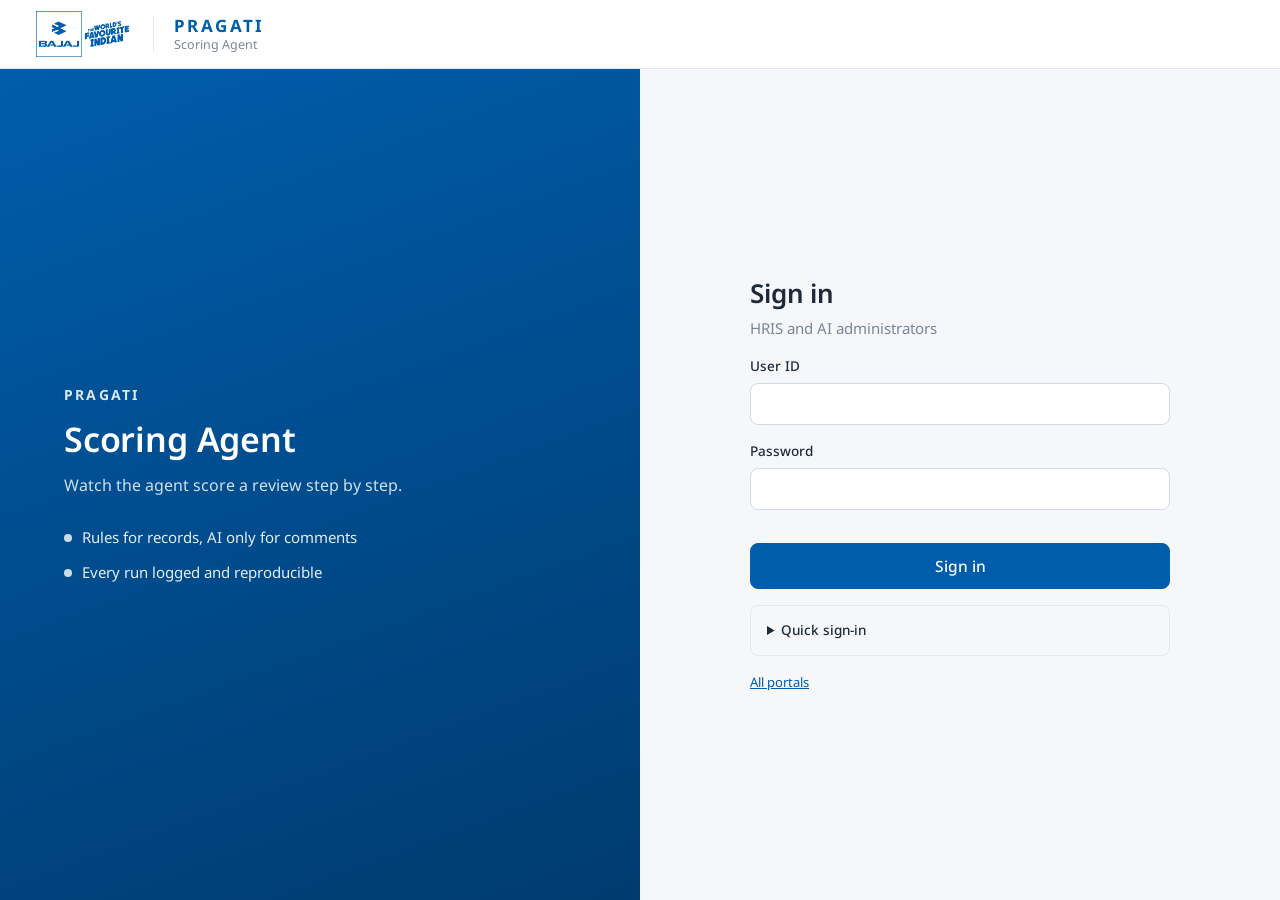
==== commit e59140b9: "Finalised look, multi-plant, conduct record module (register, log form, framework, letters) Co-Autho" ====
--- a/agent.html
+++ b/agent.html
@@ -4,7 +4,7 @@
 <meta charset="utf-8">
 <meta name="viewport" content="width=device-width,initial-scale=1">
 <title>PRAGATI</title>
-<meta name="description" content="PRAGATI: Performance & Records of Apprentices. Prototype with sample data.">
+<meta name="description" content="PRAGATI: Performance & Records of Apprentices.">
 <meta name="robots" content="noindex">
 <link rel="icon" type="image/png" href="assets/favicon.png">
 <link rel="preconnect" href="https://fonts.googleapis.com">
